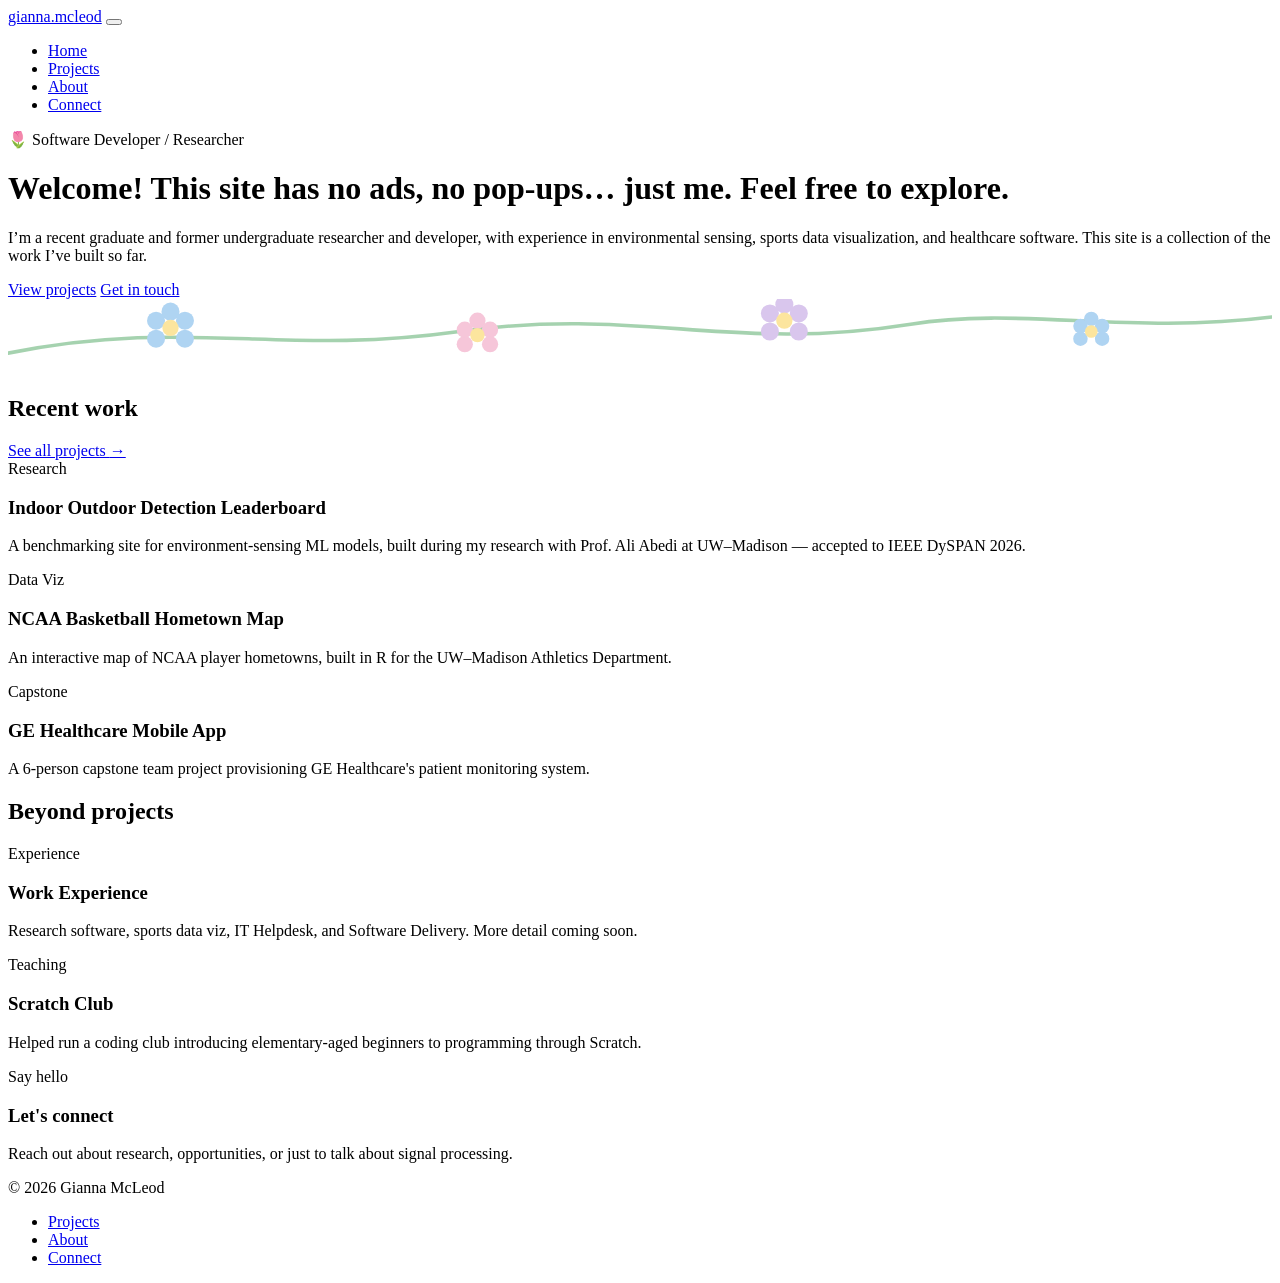
==== index.html @ adaa8bcb "Update index.html" ====
<!DOCTYPE html>
<html lang="en">
<head>
  <meta charset="UTF-8" />
  <meta name="viewport" content="width=device-width, initial-scale=1.0" />
  <title>Gianna McLeod — Software Developer &amp; Researcher</title>
  <meta name="description" content="Portfolio of Gianna McLeod — software development, environment-sensing research, and data visualization." />
  <link rel="stylesheet" href="styles.css" />
</head>
<body>

  <nav class="site-nav">
    <div class="nav-inner">
      <a href="index.html" class="nav-logo"><span class="dot"></span>gianna.mcleod</a>
      <button class="nav-toggle" aria-label="Toggle navigation"><span></span></button>
      <ul class="nav-links">
        <li><a href="index.html" aria-current="page">Home</a></li>
        <li><a href="projects.html">Projects</a></li>
        <li><a href="about.html">About</a></li>
        <li><a href="connect.html">Connect</a></li>
      </ul>
    </div>
  </nav>

  <main>
    <header class="hero">
      <div class="wrap">
        <p class="eyebrow hero-eyebrow">🌷 Software Developer / Researcher</p>
        <h1>Welcome! This site has no ads, no pop-ups… just me. Feel free to explore.</h1>
        <p class="lede">
         I’m a recent graduate and former undergraduate researcher and developer, with experience in environmental sensing, 
          sports data visualization,
          and healthcare software. This site is a collection of the work I’ve built so far.
        </p>
        <div class="hero-actions">
          <a href="projects.html" class="btn btn-primary">View projects</a>
          <a href="connect.html" class="btn btn-ghost">Get in touch</a>
        </div>
      </div>

      <div class="wrap" aria-hidden="true">
        <svg class="pulse-rule" viewBox="0 0 700 40" preserveAspectRatio="xMinYMid meet" xmlns="http://www.w3.org/2000/svg">
          <path d="M0,30 C100,10 150,32 250,18 C350,4 400,30 500,14 C560,4 620,20 700,10"
                fill="none" stroke="#8FC79C" stroke-width="2" stroke-linecap="round" opacity="0.8"/>
          <!-- flower 1: sky -->
          <g transform="translate(90,16)">
            <circle cx="0" cy="-9" r="5" fill="#AFD4F2"/>
            <circle cx="8" cy="-4" r="5" fill="#AFD4F2"/>
            <circle cx="8" cy="6" r="5" fill="#AFD4F2"/>
            <circle cx="-8" cy="6" r="5" fill="#AFD4F2"/>
            <circle cx="-8" cy="-4" r="5" fill="#AFD4F2"/>
            <circle cx="0" cy="0" r="4.5" fill="#FCE59E"/>
          </g>
          <!-- flower 2: blush -->
          <g transform="translate(260,20)">
            <circle cx="0" cy="-8" r="4.5" fill="#F6C6D9"/>
            <circle cx="7" cy="-3" r="4.5" fill="#F6C6D9"/>
            <circle cx="7" cy="5" r="4.5" fill="#F6C6D9"/>
            <circle cx="-7" cy="5" r="4.5" fill="#F6C6D9"/>
            <circle cx="-7" cy="-3" r="4.5" fill="#F6C6D9"/>
            <circle cx="0" cy="0" r="4" fill="#FCE59E"/>
          </g>
          <!-- flower 3: lilac -->
          <g transform="translate(430,12)">
            <circle cx="0" cy="-9" r="5" fill="#D9C6ED"/>
            <circle cx="8" cy="-4" r="5" fill="#D9C6ED"/>
            <circle cx="8" cy="6" r="5" fill="#D9C6ED"/>
            <circle cx="-8" cy="6" r="5" fill="#D9C6ED"/>
            <circle cx="-8" cy="-4" r="5" fill="#D9C6ED"/>
            <circle cx="0" cy="0" r="4.5" fill="#FCE59E"/>
          </g>
          <!-- flower 4: sky small -->
          <g transform="translate(600,18)">
            <circle cx="0" cy="-7" r="4" fill="#AFD4F2"/>
            <circle cx="6" cy="-3" r="4" fill="#AFD4F2"/>
            <circle cx="6" cy="4" r="4" fill="#AFD4F2"/>
            <circle cx="-6" cy="4" r="4" fill="#AFD4F2"/>
            <circle cx="-6" cy="-3" r="4" fill="#AFD4F2"/>
            <circle cx="0" cy="0" r="3.5" fill="#FCE59E"/>
          </g>
        </svg>
      </div>
    </header>

    <section>
      <div class="wrap-wide">
        <div class="section-head">
          <h2>Recent work</h2>
          <a href="projects.html" class="project-link">See all projects <span class="arrow">→</span></a>
        </div>
        <div class="highlight-grid">

          <div class="highlight-card">
            <span class="tag-mono">Research</span>
            <h3>Indoor Outdoor Detection Leaderboard</h3>
            <p>A benchmarking site for environment-sensing ML models, built during my research with Prof. Ali Abedi at UW–Madison — accepted to IEEE DySPAN 2026.</p>
          </div>

          <div class="highlight-card">
            <span class="tag-mono">Data Viz</span>
            <h3>NCAA Basketball Hometown Map</h3>
            <p>An interactive map of NCAA player hometowns, built in R for the UW–Madison Athletics Department.</p>
          </div>

          <div class="highlight-card">
            <span class="tag-mono">Capstone</span>
            <h3>GE Healthcare Mobile App</h3>
            <p>A 6-person capstone team project provisioning GE Healthcare's patient monitoring system.</p>
          </div>

        </div>
      </div>
    </section>

    <section class="tight">
      <div class="wrap-wide">
        <div class="section-head">
          <h2>Beyond projects</h2>
        </div>
        <div class="highlight-grid">
          <div class="highlight-card">
            <span class="tag-mono">Experience</span>
            <h3>Work Experience</h3>
            <p>Research software, sports data viz, IT Helpdesk, and Software Delivery. More detail coming soon.</p>
          </div>
          <div class="highlight-card">
            <span class="tag-mono">Teaching</span>
            <h3>Scratch Club</h3>
            <p>Helped run a coding club introducing elementary-aged beginners to programming through Scratch.</p>
          </div>
          <div class="highlight-card">
            <span class="tag-mono">Say hello</span>
            <h3>Let's connect</h3>
            <p>Reach out about research, opportunities, or just to talk about signal processing.</p>
          </div>
        </div>
      </div>
    </section>
  </main>

  <footer>
    <div class="wrap-wide">
      <p>&copy; 2026 Gianna McLeod</p>
      <ul class="footer-links">
        <li><a href="projects.html">Projects</a></li>
        <li><a href="about.html">About</a></li>
        <li><a href="connect.html">Connect</a></li>
      </ul>
    </div>
  </footer>

  <script src="script.js"></script>
</body>
</html>
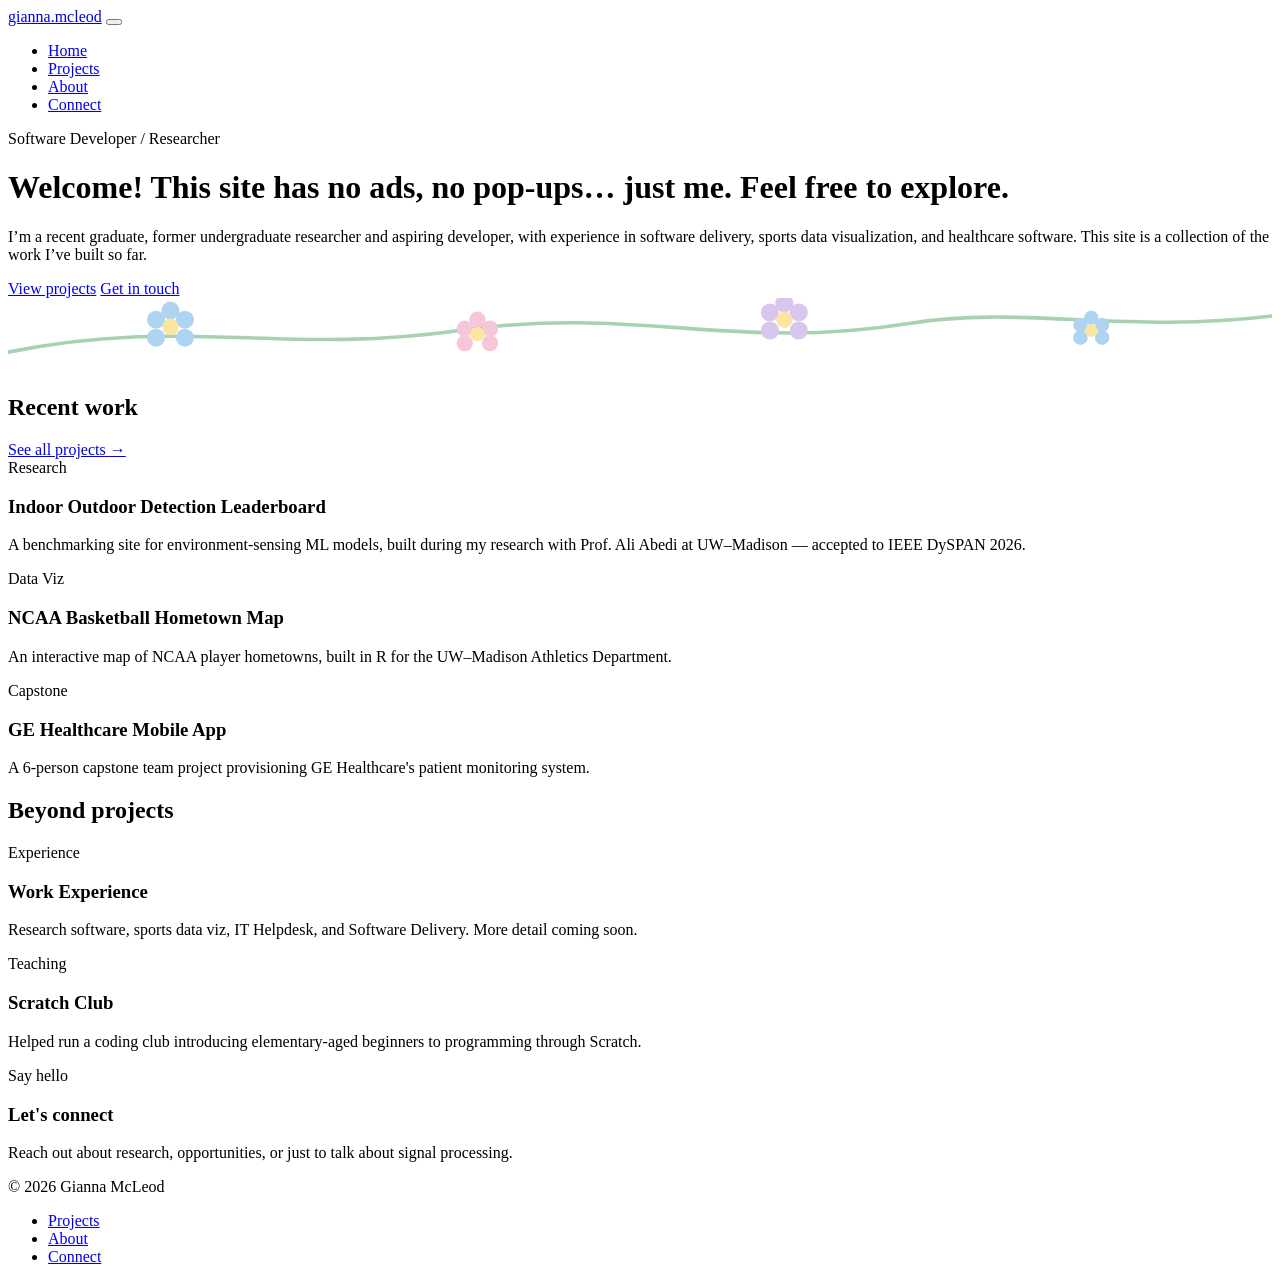
==== commit 9d7848b5: "Update index.html" ====
--- a/index.html
+++ b/index.html
@@ -25,12 +25,11 @@
   <main>
     <header class="hero">
       <div class="wrap">
-        <p class="eyebrow hero-eyebrow">🌷 Software Developer / Researcher</p>
+        <p class="eyebrow hero-eyebrow"> Software Developer / Researcher</p>
         <h1>Welcome! This site has no ads, no pop-ups… just me. Feel free to explore.</h1>
         <p class="lede">
-         I’m a recent graduate and former undergraduate researcher and developer, with experience in environmental sensing, 
-          sports data visualization,
-          and healthcare software. This site is a collection of the work I’ve built so far.
+         I’m a recent graduate, former undergraduate researcher and aspiring developer, with experience in software delivery, 
+          sports data visualization, and healthcare software. This site is a collection of the work I’ve built so far.
         </p>
         <div class="hero-actions">
           <a href="projects.html" class="btn btn-primary">View projects</a>
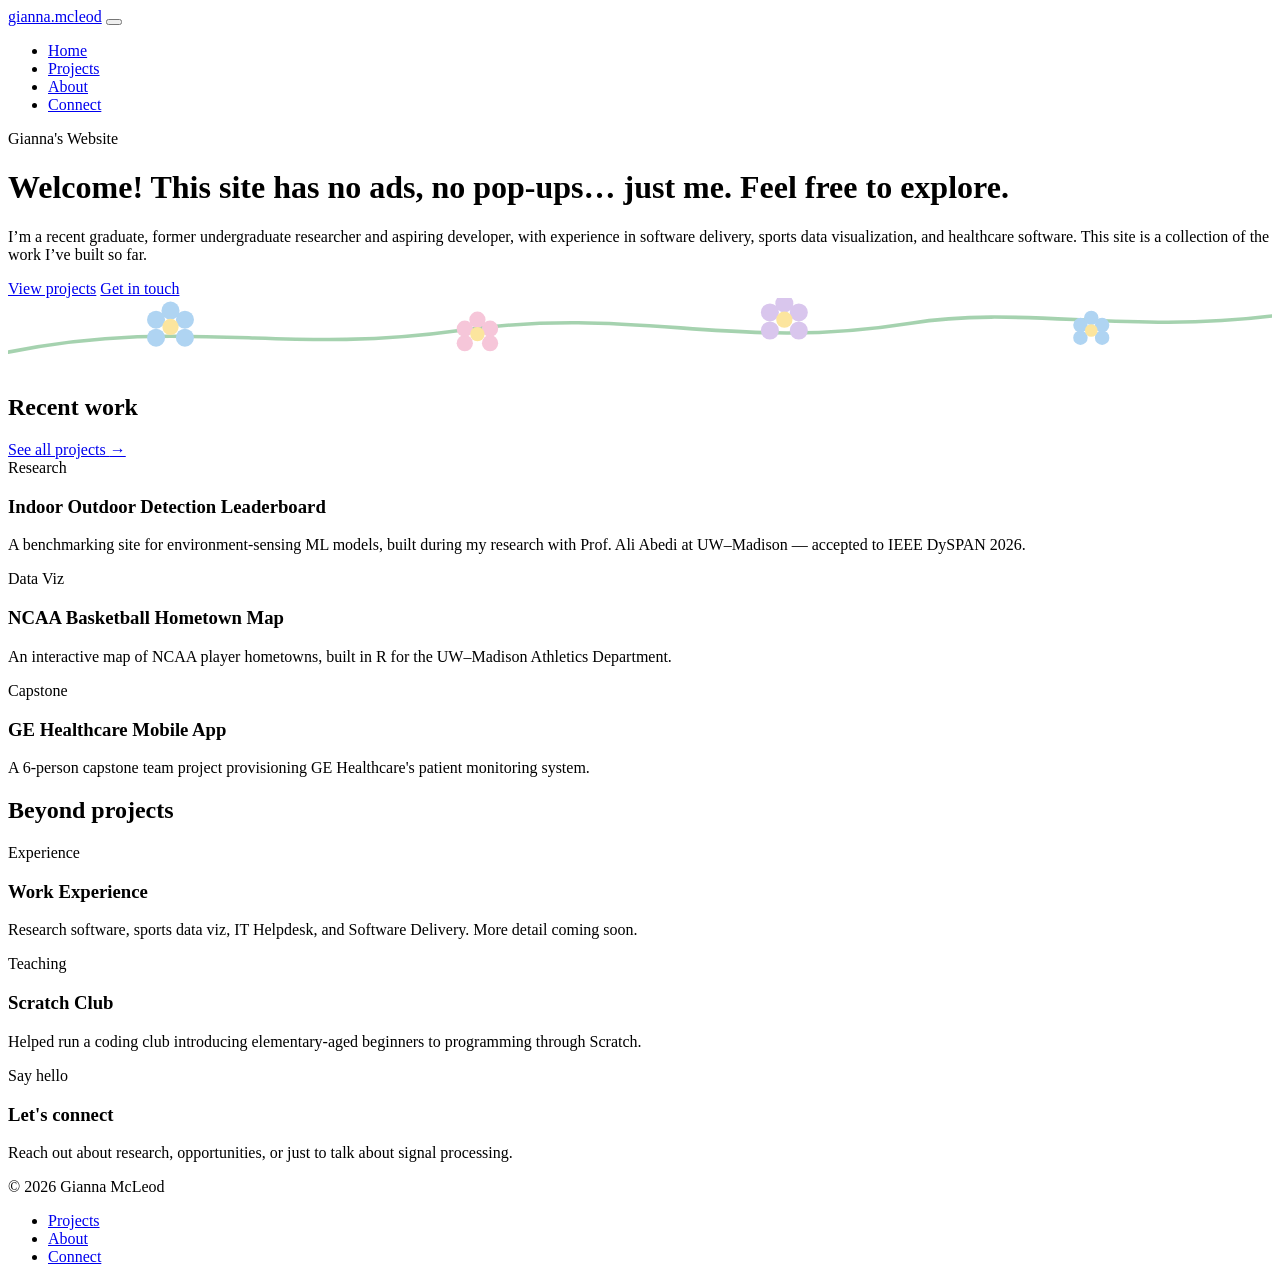
==== commit 1df997b9: "Update index.html" ====
--- a/index.html
+++ b/index.html
@@ -25,7 +25,7 @@
   <main>
     <header class="hero">
       <div class="wrap">
-        <p class="eyebrow hero-eyebrow"> Software Developer / Researcher</p>
+        <p class="eyebrow hero-eyebrow">Gianna's Website</p>
         <h1>Welcome! This site has no ads, no pop-ups… just me. Feel free to explore.</h1>
         <p class="lede">
          I’m a recent graduate, former undergraduate researcher and aspiring developer, with experience in software delivery, 
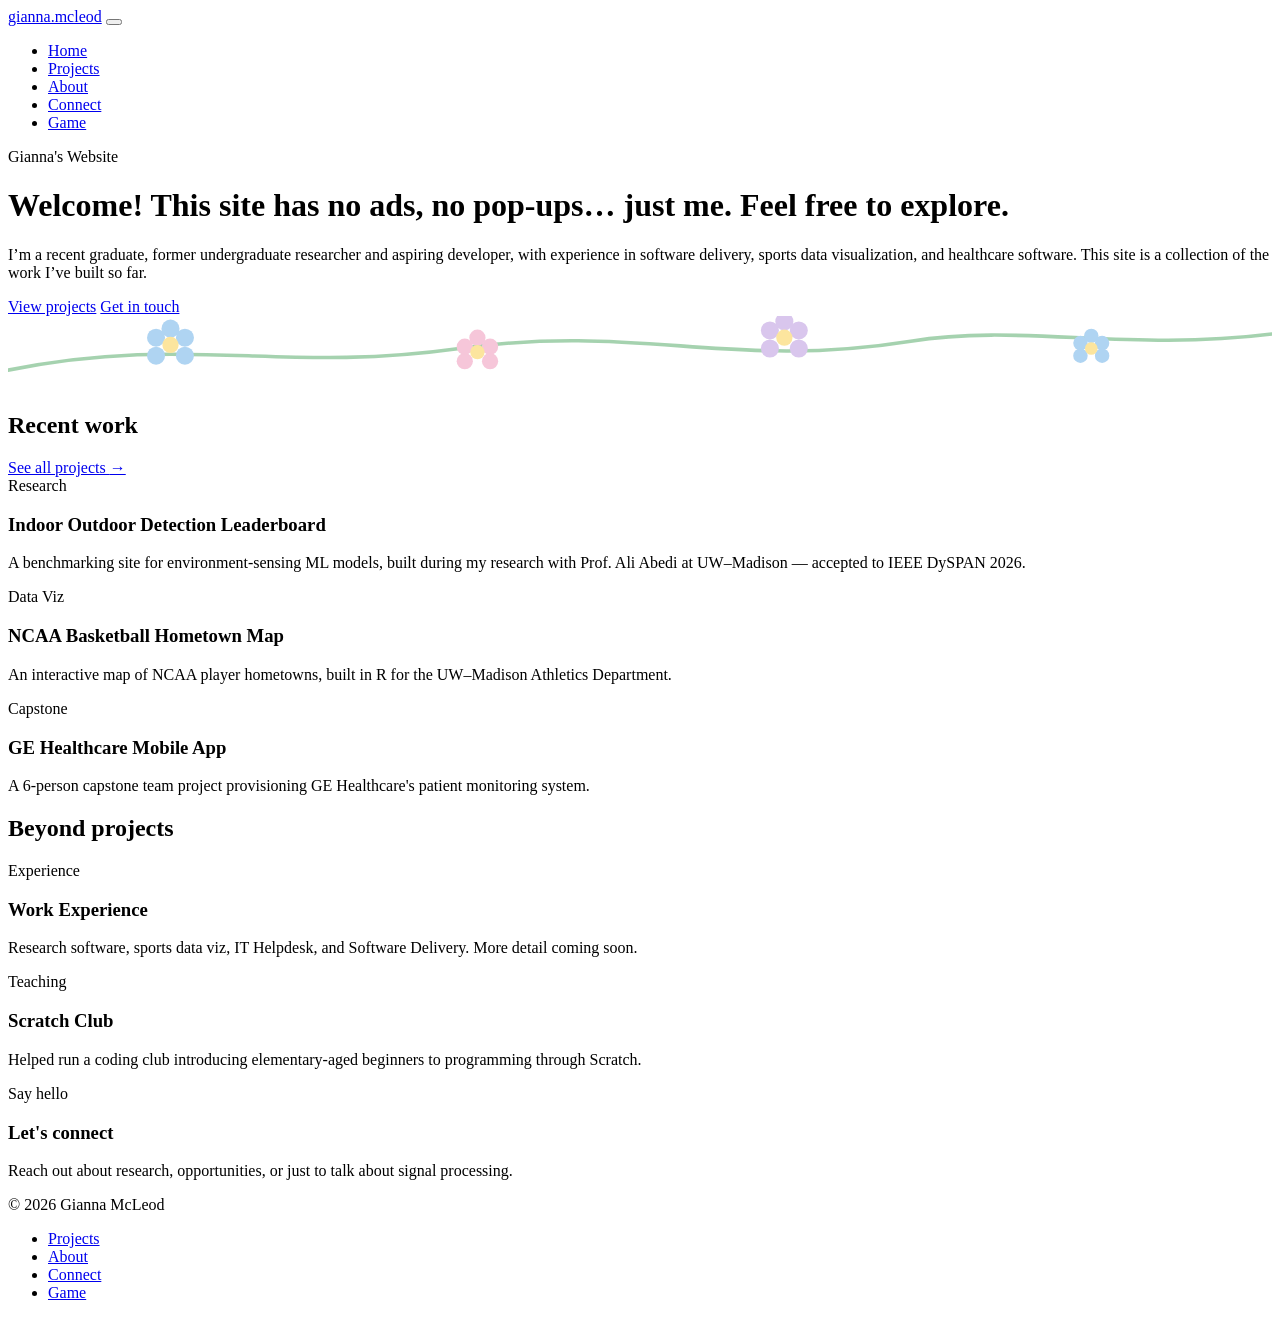
==== commit 614cf0b0: "Update index.html" ====
--- a/index.html
+++ b/index.html
@@ -3,7 +3,7 @@
 <head>
   <meta charset="UTF-8" />
   <meta name="viewport" content="width=device-width, initial-scale=1.0" />
-  <title>Gianna McLeod — Software Developer &amp; Researcher</title>
+  <title>Meet Gianna McLeod</title>
   <meta name="description" content="Portfolio of Gianna McLeod — software development, environment-sensing research, and data visualization." />
   <link rel="stylesheet" href="styles.css" />
 </head>
@@ -18,6 +18,7 @@
         <li><a href="projects.html">Projects</a></li>
         <li><a href="about.html">About</a></li>
         <li><a href="connect.html">Connect</a></li>
+        <li><a href="game.html">Game</a></li>
       </ul>
     </div>
   </nav>
@@ -144,6 +145,7 @@
         <li><a href="projects.html">Projects</a></li>
         <li><a href="about.html">About</a></li>
         <li><a href="connect.html">Connect</a></li>
+        <li><a href="game.html">Game</a></li>
       </ul>
     </div>
   </footer>
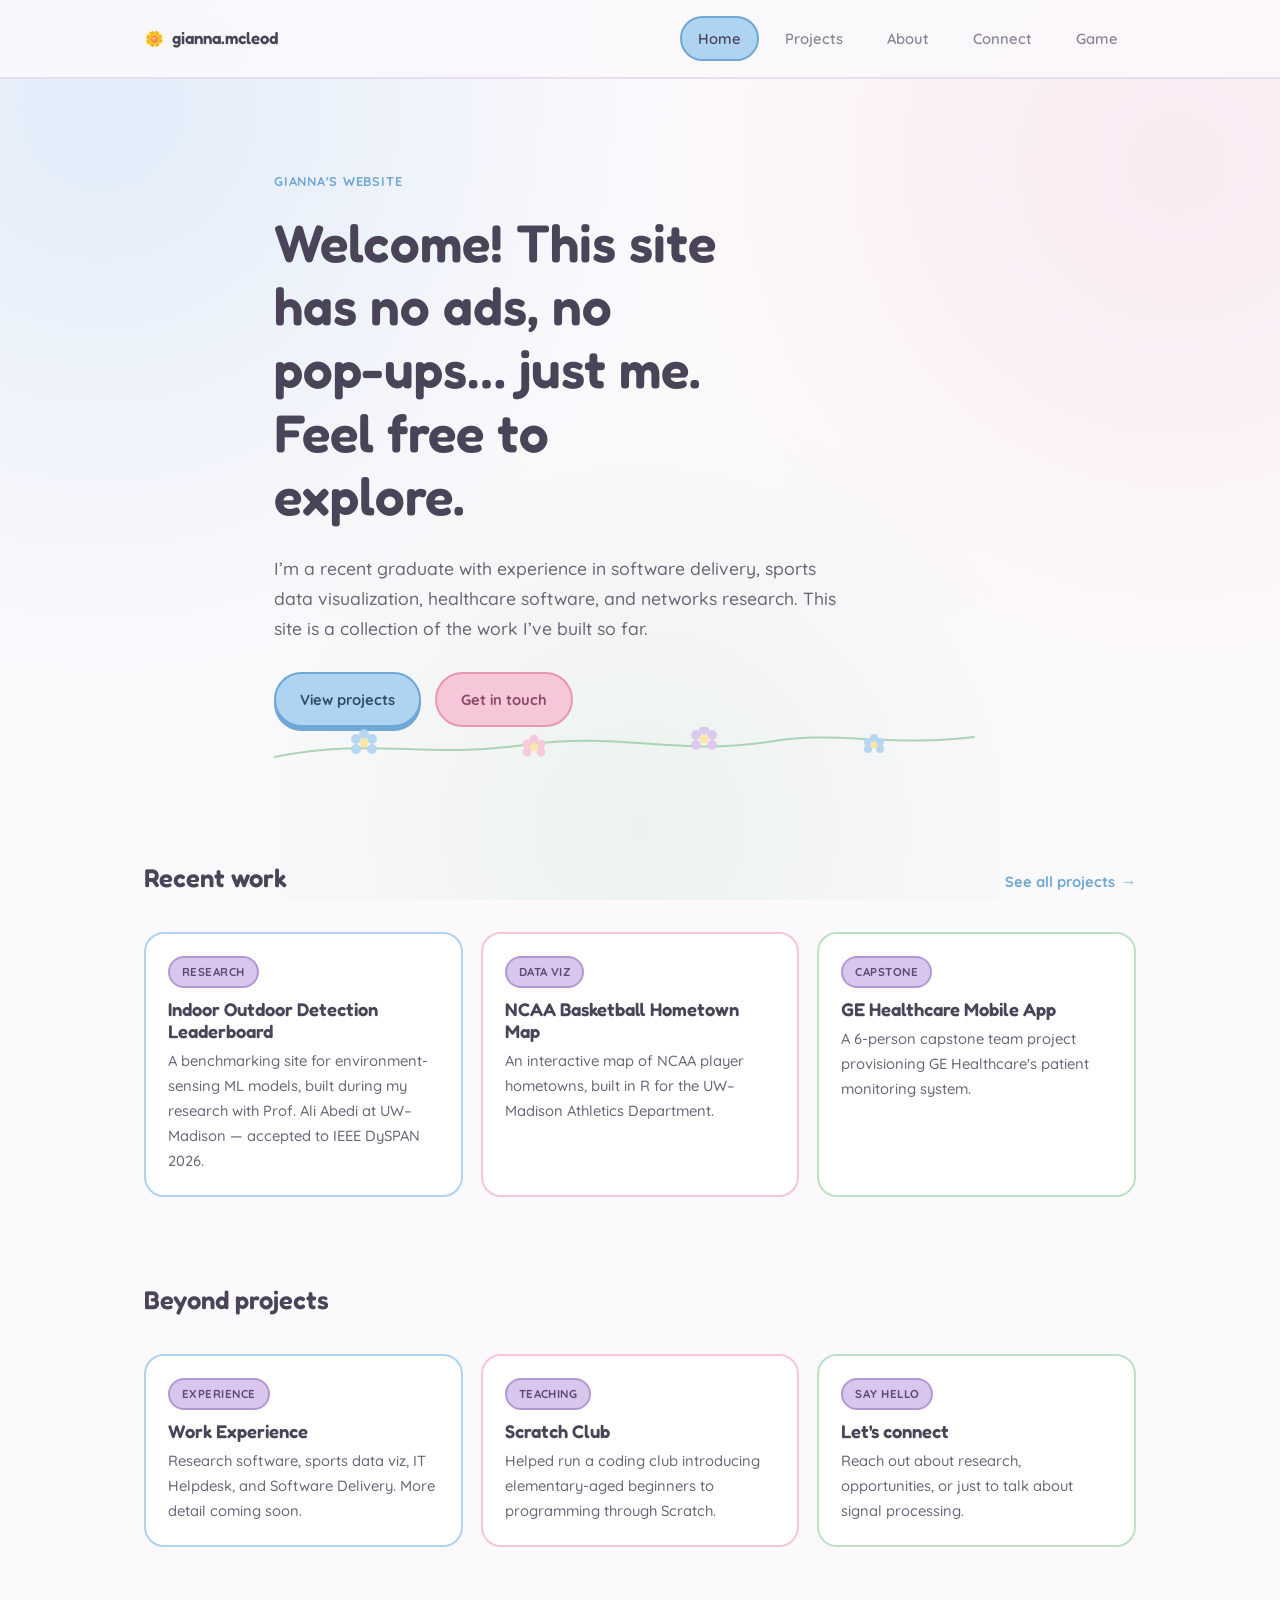
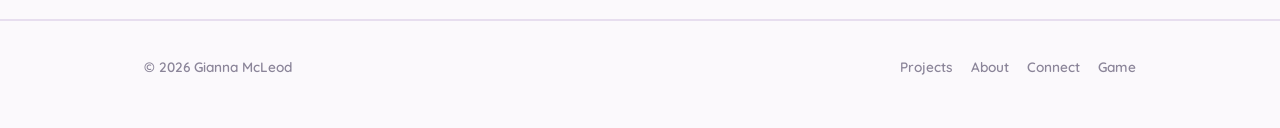
==== commit 6e745a49: "Update index.html" ====
--- a/index.html
+++ b/index.html
@@ -29,8 +29,8 @@
         <p class="eyebrow hero-eyebrow">Gianna's Website</p>
         <h1>Welcome! This site has no ads, no pop-ups… just me. Feel free to explore.</h1>
         <p class="lede">
-         I’m a recent graduate, former undergraduate researcher and aspiring developer, with experience in software delivery, 
-          sports data visualization, and healthcare software. This site is a collection of the work I’ve built so far.
+         I’m a recent graduate with experience in software delivery,
+          sports data visualization, healthcare software, and networks research. This site is a collection of the work I’ve built so far.
         </p>
         <div class="hero-actions">
           <a href="projects.html" class="btn btn-primary">View projects</a>
--- a/styles.css
+++ b/styles.css
@@ -0,0 +1,585 @@
+/* ============================================================
+   Design tokens — Wildflower Field
+   Palette: sky, blush, lilac, buttercup, sage, ink (soft, never true black)
+   Type: Fredoka (display, rounded + cute) / Quicksand (body + utility)
+   ============================================================ */
+
+@import url('https://fonts.googleapis.com/css2?family=Fredoka:wght@400;500;600;700&family=Quicksand:wght@400;500;600;700&display=swap');
+
+:root {
+  --paper: #FBF9FC;
+  --paper-dim: #F4EFF7;
+  --ink: #4A4458;
+  --ink-soft: #6B6478;
+  --slate: #8B8599;
+
+  --sky: #AFD4F2;
+  --sky-deep: #6FA8D6;
+  --blush: #F6C6D9;
+  --blush-deep: #E896B4;
+  --lilac: #D9C6ED;
+  --lilac-deep: #B497D6;
+  --buttercup: #FCE59E;
+  --buttercup-deep: #E8C458;
+  --sage: #BEE0C4;
+  --sage-deep: #8FC79C;
+
+  --line: #E7DEEF;
+  --line-strong: #D6C6E5;
+
+  --radius: 20px;
+  --radius-sm: 14px;
+  --max-w: 780px;
+  --wide-w: 1040px;
+
+  --ease: cubic-bezier(0.22, 1, 0.36, 1);
+}
+
+@media (prefers-reduced-motion: reduce) {
+  * { animation-duration: 0.001ms !important; animation-iteration-count: 1 !important; transition-duration: 0.001ms !important; scroll-behavior: auto !important; }
+}
+
+* { box-sizing: border-box; }
+
+html { scroll-behavior: smooth; }
+
+body {
+  margin: 0;
+  background: var(--paper);
+  background-image:
+    radial-gradient(circle at 8% 12%, rgba(175, 212, 242, 0.35), transparent 40%),
+    radial-gradient(circle at 92% 18%, rgba(246, 198, 217, 0.3), transparent 38%),
+    radial-gradient(circle at 50% 92%, rgba(190, 224, 196, 0.25), transparent 42%);
+  background-attachment: fixed;
+  color: var(--ink);
+  font-family: 'Quicksand', system-ui, sans-serif;
+  font-size: 16px;
+  line-height: 1.7;
+  -webkit-font-smoothing: antialiased;
+}
+
+h1, h2, h3, h4 {
+  font-family: 'Fredoka', system-ui, sans-serif;
+  color: var(--ink);
+  line-height: 1.2;
+  margin: 0 0 0.5em;
+  font-weight: 600;
+  letter-spacing: 0;
+}
+
+p { margin: 0 0 1em; color: var(--ink-soft); font-weight: 500; }
+
+a {
+  color: var(--sky-deep);
+  text-decoration: none;
+}
+
+.eyebrow {
+  font-family: 'Quicksand', sans-serif;
+  font-size: 0.8rem;
+  font-weight: 700;
+  letter-spacing: 0.06em;
+  text-transform: uppercase;
+  color: var(--sky-deep);
+}
+
+/* ---------------- Layout shells ---------------- */
+
+.wrap {
+  max-width: var(--max-w);
+  margin: 0 auto;
+  padding: 0 24px;
+}
+
+.wrap-wide {
+  max-width: var(--wide-w);
+  margin: 0 auto;
+  padding: 0 24px;
+}
+
+main { display: block; }
+
+section { padding: 56px 0; }
+section.tight { padding: 32px 0; }
+
+/* ---------------- Nav ---------------- */
+
+.site-nav {
+  position: sticky;
+  top: 0;
+  z-index: 20;
+  background: rgba(251, 249, 252, 0.88);
+  backdrop-filter: blur(8px);
+  border-bottom: 2px solid var(--line);
+}
+
+.nav-inner {
+  max-width: var(--wide-w);
+  margin: 0 auto;
+  padding: 16px 24px;
+  display: flex;
+  align-items: center;
+  justify-content: space-between;
+}
+
+.nav-logo {
+  font-family: 'Fredoka', sans-serif;
+  font-weight: 600;
+  font-size: 1.05rem;
+  color: var(--ink);
+  display: flex;
+  align-items: center;
+  gap: 8px;
+}
+
+.nav-logo .dot {
+  width: 20px;
+  height: 20px;
+  display: inline-flex;
+  align-items: center;
+  justify-content: center;
+  font-size: 15px;
+  line-height: 1;
+}
+.nav-logo .dot::before {
+  content: '🌼';
+}
+
+.nav-links {
+  display: flex;
+  gap: 8px;
+  list-style: none;
+  margin: 0;
+  padding: 0;
+}
+
+.nav-links a {
+  font-family: 'Quicksand', sans-serif;
+  font-size: 0.92rem;
+  font-weight: 600;
+  color: var(--slate);
+  padding: 8px 16px;
+  border-radius: 100px;
+  border: 2px solid transparent;
+  transition: color 0.2s var(--ease), background 0.2s var(--ease), border-color 0.2s var(--ease);
+  display: inline-block;
+}
+
+.nav-links a:hover { color: var(--ink); background: var(--paper-dim); }
+
+.nav-links a[aria-current="page"] {
+  color: var(--ink);
+  background: var(--sky);
+  border-color: var(--sky-deep);
+}
+
+.nav-toggle {
+  display: none;
+  background: var(--paper-dim);
+  border: 2px solid var(--line-strong);
+  border-radius: 10px;
+  width: 38px;
+  height: 38px;
+  cursor: pointer;
+}
+
+.nav-toggle span,
+.nav-toggle span::before,
+.nav-toggle span::after {
+  content: '';
+  display: block;
+  width: 16px;
+  height: 2px;
+  border-radius: 2px;
+  background: var(--ink);
+  margin: 0 auto;
+  position: relative;
+}
+.nav-toggle span::before { top: -5px; }
+.nav-toggle span::after { top: 3px; }
+
+@media (max-width: 640px) {
+  .nav-toggle { display: block; }
+  .nav-links {
+    position: absolute;
+    top: 100%;
+    left: 0;
+    right: 0;
+    background: var(--paper);
+    border-bottom: 2px solid var(--line);
+    flex-direction: column;
+    gap: 4px;
+    display: none;
+    padding: 12px 24px 20px;
+  }
+  .nav-links.open { display: flex; }
+  .nav-links a { padding: 10px 14px; }
+}
+
+/* ---------------- Signature: wildflower sprig divider ---------------- */
+
+.pulse-rule {
+  width: 100%;
+  height: 40px;
+  display: block;
+  opacity: 0.9;
+}
+
+/* ---------------- Hero ---------------- */
+
+.hero {
+  padding: 88px 0 40px;
+  position: relative;
+  overflow: hidden;
+}
+
+.hero-eyebrow {
+  margin-bottom: 18px;
+  display: inline-flex;
+  align-items: center;
+  gap: 6px;
+}
+
+.hero h1 {
+  font-size: clamp(2.2rem, 5.6vw, 3.3rem);
+  max-width: 15ch;
+}
+
+.hero .lede {
+  font-size: 1.1rem;
+  max-width: 52ch;
+  color: var(--ink-soft);
+}
+
+.hero-actions {
+  display: flex;
+  gap: 14px;
+  margin-top: 28px;
+  flex-wrap: wrap;
+}
+
+.btn {
+  font-family: 'Quicksand', sans-serif;
+  font-weight: 700;
+  font-size: 0.92rem;
+  padding: 13px 24px;
+  border-radius: 100px;
+  display: inline-flex;
+  align-items: center;
+  gap: 8px;
+  transition: transform 0.18s var(--ease), box-shadow 0.18s var(--ease), background 0.18s var(--ease);
+  border: 2px solid transparent;
+}
+
+.btn-primary {
+  background: var(--sky);
+  color: #2E4E68;
+  border-color: var(--sky-deep);
+  box-shadow: 0 4px 0 var(--sky-deep);
+}
+.btn-primary:hover { transform: translateY(-2px); box-shadow: 0 6px 0 var(--sky-deep); }
+.btn-primary:active { transform: translateY(1px); box-shadow: 0 2px 0 var(--sky-deep); }
+
+.btn-ghost {
+  border: 2px solid var(--blush-deep);
+  color: #8A4A63;
+  background: var(--blush);
+}
+.btn-ghost:hover { transform: translateY(-2px); }
+
+/* ---------------- Highlight cards (home) ---------------- */
+
+.highlight-grid {
+  display: grid;
+  grid-template-columns: repeat(3, 1fr);
+  gap: 18px;
+}
+
+@media (max-width: 720px) {
+  .highlight-grid { grid-template-columns: 1fr; }
+}
+
+.highlight-card {
+  border: 2px solid var(--line);
+  border-radius: var(--radius);
+  padding: 22px;
+  background: #FFFFFF;
+  transition: box-shadow 0.2s var(--ease), transform 0.2s var(--ease), border-color 0.2s var(--ease);
+}
+
+.highlight-card:nth-of-type(3n+1) { border-color: var(--sky); }
+.highlight-card:nth-of-type(3n+2) { border-color: var(--blush); }
+.highlight-card:nth-of-type(3n+3) { border-color: var(--sage); }
+
+.highlight-card:hover {
+  box-shadow: 0 10px 24px -10px rgba(180, 151, 214, 0.35);
+  transform: translateY(-3px);
+}
+
+.highlight-card .tag-mono {
+  display: inline-block;
+  margin-bottom: 10px;
+}
+
+.highlight-card h3 {
+  font-size: 1.15rem;
+  margin-bottom: 6px;
+}
+
+.highlight-card p {
+  font-size: 0.92rem;
+  margin-bottom: 0;
+}
+
+/* ---------------- Section headers ---------------- */
+
+.section-head {
+  display: flex;
+  align-items: baseline;
+  justify-content: space-between;
+  gap: 16px;
+  margin-bottom: 26px;
+  flex-wrap: wrap;
+}
+
+.section-head h2 {
+  font-size: 1.6rem;
+}
+
+/* ---------------- Project cards ---------------- */
+
+.project-grid {
+  display: grid;
+  gap: 20px;
+}
+
+.project-card {
+  border: 2px solid var(--line);
+  border-radius: var(--radius);
+  padding: 26px;
+  background: #FFFFFF;
+  transition: box-shadow 0.2s var(--ease), border-color 0.2s var(--ease), transform 0.2s var(--ease);
+}
+
+.project-card:nth-of-type(6n+1) { border-color: var(--sky); }
+.project-card:nth-of-type(6n+2) { border-color: var(--blush); }
+.project-card:nth-of-type(6n+3) { border-color: var(--buttercup-deep); }
+.project-card:nth-of-type(6n+4) { border-color: var(--sage); }
+.project-card:nth-of-type(6n+5) { border-color: var(--lilac); }
+.project-card:nth-of-type(6n+6) { border-color: var(--sky); }
+
+.project-card:hover {
+  box-shadow: 0 12px 28px -14px rgba(180, 151, 214, 0.4);
+  transform: translateY(-2px);
+}
+
+.project-card-head {
+  display: flex;
+  align-items: center;
+  justify-content: space-between;
+  gap: 12px;
+  margin-bottom: 10px;
+}
+
+.project-card-head h3 {
+  font-size: 1.3rem;
+  margin: 0;
+}
+
+.tag-mono {
+  font-family: 'Quicksand', sans-serif;
+  font-size: 0.72rem;
+  font-weight: 700;
+  letter-spacing: 0.04em;
+  text-transform: uppercase;
+  color: #5C4A70;
+  background: var(--lilac);
+  border: 2px solid var(--lilac-deep);
+  padding: 4px 12px;
+  border-radius: 100px;
+  white-space: nowrap;
+}
+
+.project-card-body p {
+  font-size: 0.97rem;
+}
+
+.project-card-body video,
+.project-card-body iframe {
+  width: 100%;
+  border-radius: var(--radius-sm);
+  border: 2px solid var(--line);
+  margin-top: 6px;
+  display: block;
+}
+
+.project-card-body iframe { height: 480px; }
+
+.caption {
+  font-family: 'Quicksand', sans-serif;
+  font-size: 0.8rem;
+  font-weight: 600;
+  color: var(--slate);
+  margin-top: 6px;
+}
+
+.project-link {
+  display: inline-flex;
+  align-items: center;
+  gap: 6px;
+  font-family: 'Quicksand', sans-serif;
+  font-size: 0.92rem;
+  font-weight: 700;
+  color: var(--sky-deep);
+  border-bottom: 2px solid transparent;
+  transition: border-color 0.2s var(--ease), transform 0.2s var(--ease);
+}
+.project-link:hover { border-color: var(--sky-deep); }
+.project-link .arrow { transition: transform 0.2s var(--ease); display: inline-block; }
+.project-link:hover .arrow { transform: translateX(3px); }
+
+/* ---------------- Generic content blocks ---------------- */
+
+.prose p { font-size: 1rem; }
+
+.divider {
+  height: 0;
+  border: none;
+  margin: 48px 0;
+}
+
+/* ---------------- Placeholder blocks (about / connect skeletons) ---------------- */
+
+.placeholder-block {
+  border: 2px dashed var(--lilac-deep);
+  border-radius: var(--radius);
+  padding: 20px;
+  background: var(--paper-dim);
+  color: var(--ink-soft);
+  font-size: 0.92rem;
+}
+
+.placeholder-block strong { color: var(--ink); }
+
+.skills-grid {
+  display: flex;
+  flex-wrap: wrap;
+  gap: 10px;
+}
+
+.skill-chip {
+  font-family: 'Quicksand', sans-serif;
+  font-size: 0.85rem;
+  font-weight: 600;
+  padding: 8px 16px;
+  border-radius: 100px;
+  border: 2px solid var(--sage-deep);
+  color: #3E6B48;
+  background: var(--sage);
+}
+
+.contact-list {
+  display: grid;
+  gap: 12px;
+  list-style: none;
+  padding: 0;
+  margin: 0;
+}
+
+.contact-list li {
+  display: flex;
+  align-items: center;
+  gap: 12px;
+  padding: 16px 18px;
+  border: 2px solid var(--line);
+  border-radius: var(--radius);
+  background: #FFFFFF;
+  font-family: 'Quicksand', sans-serif;
+  font-weight: 600;
+  font-size: 0.95rem;
+}
+
+.contact-list li:nth-child(4n+1) { border-color: var(--sky); }
+.contact-list li:nth-child(4n+2) { border-color: var(--blush); }
+.contact-list li:nth-child(4n+3) { border-color: var(--sage); }
+.contact-list li:nth-child(4n+4) { border-color: var(--lilac); }
+
+.contact-list .label {
+  color: var(--slate);
+  min-width: 84px;
+  font-size: 0.75rem;
+  font-weight: 700;
+  text-transform: uppercase;
+  letter-spacing: 0.05em;
+}
+
+/* ---------------- Game page ---------------- */
+
+.game-frame {
+  border: 2px solid var(--line-strong);
+  border-radius: var(--radius);
+  background: #FFFFFF;
+  padding: 24px;
+  min-height: 420px;
+  display: flex;
+  align-items: center;
+  justify-content: center;
+  box-shadow: 0 10px 28px -16px rgba(180, 151, 214, 0.35);
+}
+
+.game-placeholder-text {
+  font-family: 'Quicksand', sans-serif;
+  font-weight: 600;
+  color: var(--slate);
+  font-size: 1.05rem;
+  margin: 0;
+}
+
+/* ---------------- Footer ---------------- */
+
+footer {
+  border-top: 2px solid var(--line);
+  padding: 32px 0 48px;
+  margin-top: 40px;
+}
+
+footer .wrap-wide {
+  display: flex;
+  align-items: center;
+  justify-content: space-between;
+  flex-wrap: wrap;
+  gap: 12px;
+}
+
+footer p {
+  font-family: 'Quicksand', sans-serif;
+  font-weight: 600;
+  font-size: 0.85rem;
+  color: var(--slate);
+  margin: 0;
+}
+
+footer .footer-links {
+  display: flex;
+  gap: 18px;
+  list-style: none;
+  padding: 0;
+  margin: 0;
+}
+
+footer .footer-links a {
+  font-family: 'Quicksand', sans-serif;
+  font-weight: 600;
+  font-size: 0.85rem;
+  color: var(--slate);
+}
+footer .footer-links a:hover { color: var(--sky-deep); }
+
+/* ---------------- Focus states ---------------- */
+
+a:focus-visible,
+button:focus-visible {
+  outline: 2px solid var(--sky-deep);
+  outline-offset: 2px;
+  border-radius: 4px;
+}
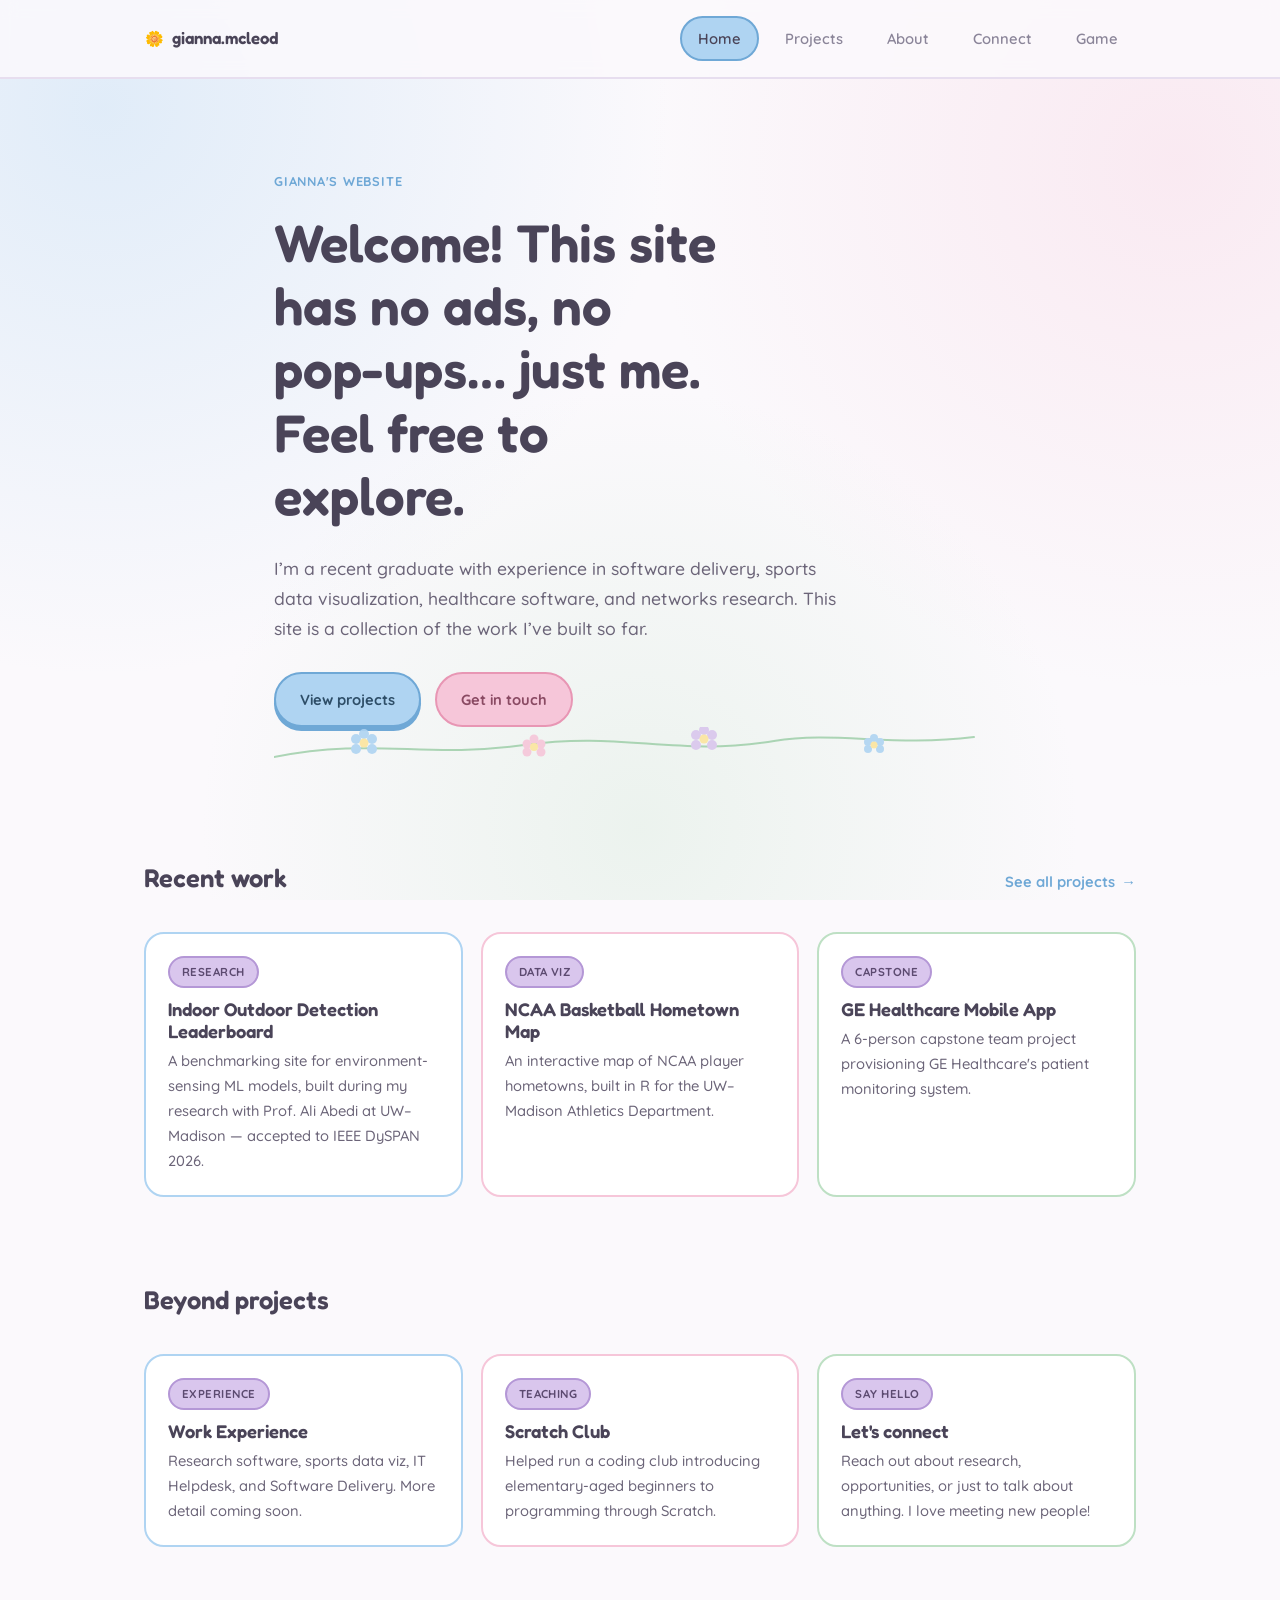
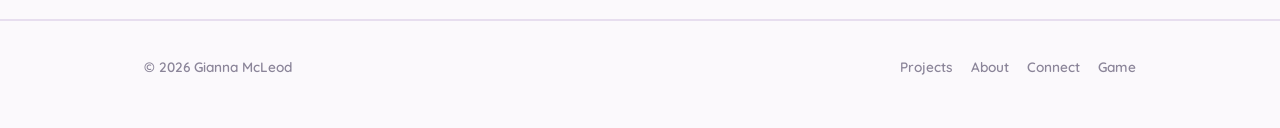
==== commit 5baac746: "Update index.html" ====
--- a/index.html
+++ b/index.html
@@ -131,7 +131,7 @@
           <div class="highlight-card">
             <span class="tag-mono">Say hello</span>
             <h3>Let's connect</h3>
-            <p>Reach out about research, opportunities, or just to talk about signal processing.</p>
+            <p>Reach out about research, opportunities, or just to talk about anything. I love meeting new people!</p>
           </div>
         </div>
       </div>
